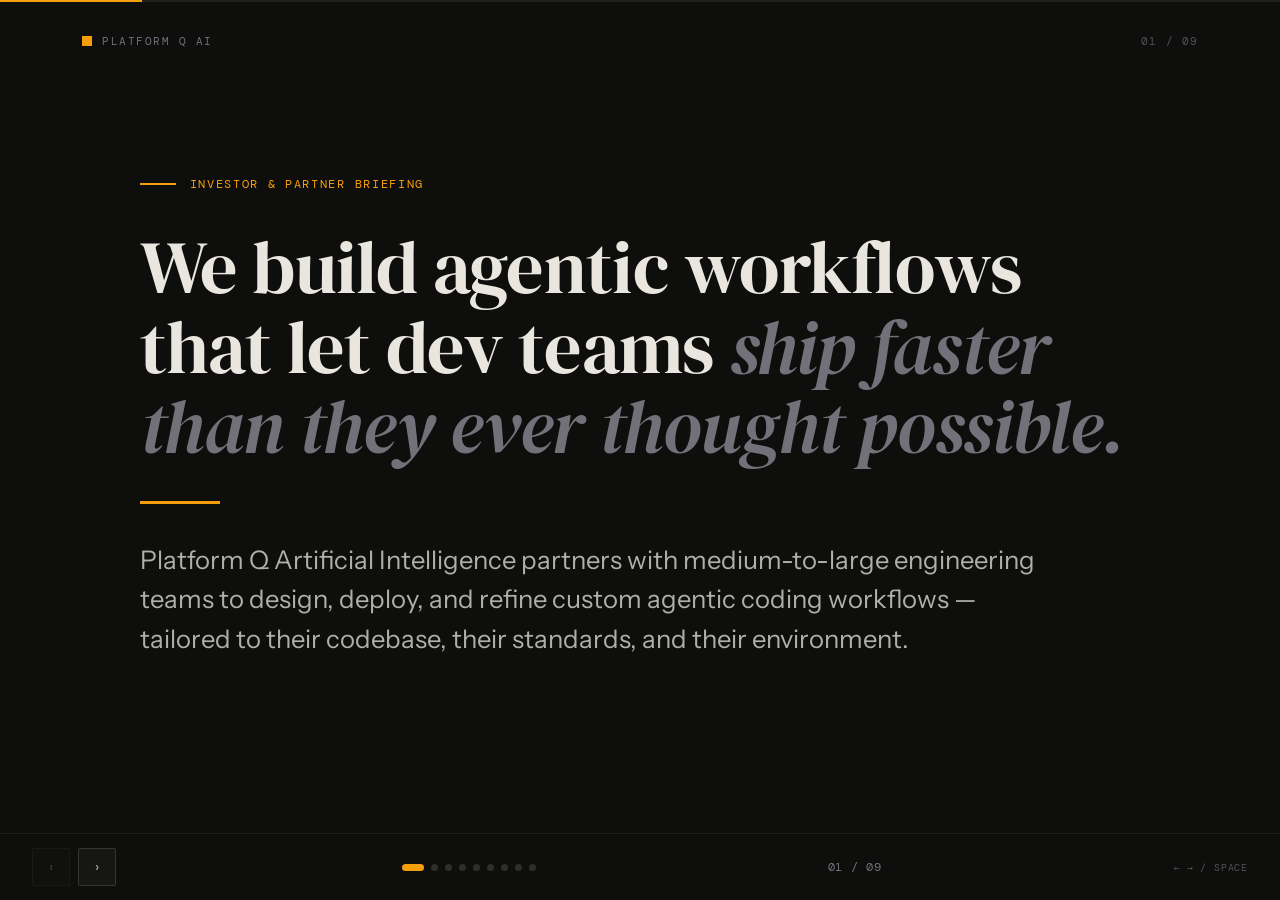
==== pitch-deck/index.html @ 14f78df1 "fix: tighten pitch deck spacing to prevent slide overflow at 1366x768 Slide 5 (roadmap timeline) ove" ====
<!DOCTYPE html>
<html lang="en">
<head>
<meta charset="UTF-8">
<meta name="viewport" content="width=device-width, initial-scale=1.0">
<title>Platform Q AI — Pitch Deck</title>
<link rel="preconnect" href="https://fonts.googleapis.com">
<link rel="preconnect" href="https://fonts.gstatic.com" crossorigin>
<link href="https://fonts.googleapis.com/css2?family=DM+Serif+Display:ital@0;1&family=Instrument+Sans:ital,wght@0,400;0,500;0,600;1,400&family=DM+Mono:wght@300;400;500&display=swap" rel="stylesheet">
<style>
:root{
  --bg:#0e0e0d;
  --surface-1:#161615;
  --surface-2:#1e1e1c;
  --accent:#f59e0b;
  --accent-light:rgba(245,158,11,0.15);
  --accent-strong:rgba(245,158,11,0.3);
  --border:rgba(255,255,255,0.07);
  --border-strong:rgba(255,255,255,0.13);
  --text:#e8e6df;
  --text-2:rgba(232,230,223,0.75);
  --muted:#71717a;
  --faint:#52525b;
}
*{box-sizing:border-box;margin:0;padding:0}
html,body{height:100%;overflow:hidden;background:var(--bg);color:var(--text);font-family:"Instrument Sans",ui-sans-serif,system-ui,sans-serif;-webkit-font-smoothing:antialiased}

/* ===== Deck shell ===== */
.deck{position:fixed;inset:0;display:flex;flex-direction:column}
.slides{flex:1;position:relative;overflow:hidden}
.slide{
  position:absolute;inset:0;
  display:flex;flex-direction:column;justify-content:center;
  padding:clamp(2rem,6vw,7rem) clamp(2rem,7vw,6rem);
  opacity:0;transform:translateX(40px);pointer-events:none;
  transition:opacity .55s cubic-bezier(.22,1,.36,1),transform .55s cubic-bezier(.22,1,.36,1);
  max-width:1180px;margin:0 auto;
}
.slide.active{opacity:1;transform:none;pointer-events:auto;z-index:2}
.slide.prev{transform:translateX(-40px)}

/* ===== Typography ===== */
.eyebrow{font-family:"DM Mono",monospace;font-size:12px;letter-spacing:.14em;text-transform:uppercase;color:var(--accent);margin-bottom:28px;display:flex;align-items:center;gap:14px}
.eyebrow::before{content:"";width:36px;height:2px;background:var(--accent)}
h1{font-family:"DM Serif Display",serif;font-weight:400;line-height:1.08;font-size:clamp(2.4rem,6vw,4.6rem);letter-spacing:-.01em}
h2{font-family:"DM Serif Display",serif;font-weight:400;line-height:1.12;font-size:clamp(1.9rem,4.4vw,3.1rem);margin-bottom:20px;letter-spacing:-.005em}
h3{font-family:"DM Serif Display",serif;font-weight:400;font-size:1.35rem;line-height:1.25;margin-bottom:10px}
p{font-size:clamp(15px,1.4vw,19px);line-height:1.7;color:var(--text-2);max-width:62ch}
.lead{font-size:clamp(18px,2vw,26px);line-height:1.55;color:var(--text-2);max-width:54ch;margin-top:8px}
.italic{font-style:italic;color:var(--muted)}

/* ===== Slide chrome ===== */
.slide-num{position:absolute;top:clamp(1.2rem,3vw,2rem);right:clamp(1.2rem,3vw,2rem);font-family:"DM Mono",monospace;font-size:11px;letter-spacing:.1em;color:var(--faint)}
.brand-mark{position:absolute;top:clamp(1.2rem,3vw,2rem);left:clamp(1.2rem,3vw,2rem);font-family:"DM Mono",monospace;font-size:11px;letter-spacing:.14em;text-transform:uppercase;color:var(--muted);display:flex;align-items:center;gap:10px}
.brand-mark::before{content:"";width:10px;height:10px;background:var(--accent);display:inline-block}

/* ===== Title slide ===== */
.title-slide .eyebrow{margin-bottom:36px}
.title-slide h1 em{font-style:italic;color:var(--muted)}
.title-rule{width:80px;height:3px;background:var(--accent);margin:34px 0 28px}

/* ===== Grid layouts ===== */
.two-col{display:grid;grid-template-columns:1fr 1fr;gap:clamp(2rem,5vw,5rem);align-items:start;width:100%}
@media(max-width:820px){.two-col{grid-template-columns:1fr;gap:2.5rem}}

/* ===== Problem stat cards ===== */
.stat-grid{display:grid;grid-template-columns:repeat(3,1fr);gap:1px;background:var(--border);border:1px solid var(--border);margin-top:36px}
.stat{background:var(--surface-1);padding:28px 26px}
.stat .num{font-family:"DM Serif Display",serif;font-size:2.4rem;line-height:1;color:var(--accent);margin-bottom:10px;display:block}
.stat .lbl{font-family:"DM Mono",monospace;font-size:11px;letter-spacing:.08em;text-transform:uppercase;color:var(--muted);line-height:1.5}
@media(max-width:680px){.stat-grid{grid-template-columns:1fr}}

/* ===== Step list ===== */
.steps{display:flex;flex-direction:column;gap:0;border-top:1px solid var(--border);margin-top:8px}
.step{display:grid;grid-template-columns:54px 1fr;gap:20px;padding:18px 0;border-bottom:1px solid var(--border);align-items:baseline}
.step .n{font-family:"DM Mono",monospace;font-size:13px;color:var(--accent);letter-spacing:.05em}
.step h3{margin-bottom:6px}
.step p{font-size:15px;line-height:1.6;color:var(--text-2);margin:0}

/* ===== Timeline ===== */
.timeline{position:relative;padding-left:34px;margin-top:10px}
.timeline::before{content:"";position:absolute;left:8px;top:6px;bottom:6px;width:2px;background:var(--border-strong)}
.tl-item{position:relative;padding-bottom:12px}
.tl-item:last-child{padding-bottom:0}
.tl-item::before{content:"";position:absolute;left:-30px;top:4px;width:14px;height:14px;border-radius:50%;background:var(--bg);border:2px solid var(--accent)}
.tl-item .when{font-family:"DM Mono",monospace;font-size:11px;letter-spacing:.1em;text-transform:uppercase;color:var(--accent);margin-bottom:6px}
.tl-item h3{margin-bottom:6px}
.tl-item p{font-size:15px;line-height:1.6;margin:0}

/* ===== Result highlight ===== */
.result-band{display:grid;grid-template-columns:1.2fr 1fr;gap:1px;background:var(--border);border:1px solid var(--border);margin-top:34px}
.result-band .panel{background:var(--surface-1);padding:30px 28px}
.result-band .panel.accent{background:linear-gradient(135deg,rgba(245,158,11,.08),var(--surface-1))}
.big-num{font-family:"DM Serif Display",serif;font-size:clamp(2.8rem,5vw,4rem);line-height:1;color:var(--accent);display:block;margin-bottom:8px}
.big-num small{font-size:.4em;color:var(--text-2)}
@media(max-width:680px){.result-band{grid-template-columns:1fr}}

/* ===== Pricing card ===== */
.price-card{background:var(--surface-1);border:1px solid var(--border-strong);padding:clamp(28px,4vw,44px);position:relative;overflow:hidden}
.price-card::before{content:"";position:absolute;top:0;left:0;width:4px;height:100%;background:var(--accent)}
.price-card .tag{font-family:"DM Mono",monospace;font-size:11px;letter-spacing:.1em;text-transform:uppercase;color:var(--accent);margin-bottom:18px}
.price-fig{font-family:"DM Serif Display",serif;font-size:clamp(3rem,6vw,4.6rem);line-height:1;color:var(--text);margin-bottom:4px}
.price-fig span{font-size:.34em;color:var(--muted);font-style:italic}
.price-sub{font-family:"DM Mono",monospace;font-size:13px;color:var(--muted);margin-bottom:26px;letter-spacing:.04em}
.price-list{list-style:none;display:flex;flex-direction:column;gap:14px}
.price-list li{font-size:15px;line-height:1.55;color:var(--text-2);padding-left:26px;position:relative}
.price-list li::before{content:"→";position:absolute;left:0;top:0;color:var(--accent);font-family:"DM Mono",monospace}

.compare{display:flex;flex-direction:column;gap:26px;justify-content:center}
.compare .row{border-bottom:1px solid var(--border);padding-bottom:22px}
.compare .row:last-child{border-bottom:none}
.compare .vs{font-family:"DM Mono",monospace;font-size:11px;letter-spacing:.1em;text-transform:uppercase;color:var(--muted);margin-bottom:8px}
.compare .val{font-family:"DM Serif Display",serif;font-size:1.5rem;line-height:1.2;color:var(--text)}
.compare .val em{font-style:italic;color:var(--accent)}

/* ===== CTA slide ===== */
.cta-slide .lead{max-width:48ch}
.contact-grid{display:grid;grid-template-columns:repeat(auto-fit,minmax(180px,1fr));gap:1px;background:var(--border);border:1px solid var(--border);margin-top:40px}
.contact-grid .c{background:var(--surface-1);padding:26px 24px}
.contact-grid .c .k{font-family:"DM Mono",monospace;font-size:11px;letter-spacing:.08em;text-transform:uppercase;color:var(--muted);margin-bottom:10px}
.contact-grid .c .v{font-family:"DM Serif Display",serif;font-size:1.2rem;line-height:1.3;color:var(--text)}

/* ===== Nav controls ===== */
.controls{display:flex;align-items:center;justify-content:space-between;padding:14px clamp(1.2rem,3vw,2rem);border-top:1px solid var(--border);background:var(--bg);gap:16px}
.nav-btns{display:flex;gap:8px}
.nav-btn{background:var(--surface-1);border:1px solid var(--border-strong);color:var(--text-2);width:38px;height:38px;display:flex;align-items:center;justify-content:center;cursor:pointer;font-family:"DM Mono",monospace;font-size:14px;transition:all .2s;border-radius:2px}
.nav-btn:hover{border-color:var(--accent);color:var(--accent);background:var(--accent-light)}
.nav-btn:disabled{opacity:.3;cursor:not-allowed}
.nav-btn:disabled:hover{border-color:var(--border-strong);color:var(--text-2);background:var(--surface-1)}
.dots{display:flex;gap:7px;align-items:center}
.dot{width:7px;height:7px;border-radius:50%;background:var(--border-strong);cursor:pointer;transition:all .25s;border:none;padding:0}
.dot.active{background:var(--accent);width:22px;border-radius:4px}
.counter{font-family:"DM Mono",monospace;font-size:12px;color:var(--muted);letter-spacing:.06em;min-width:64px;text-align:center}
.hint{font-family:"DM Mono",monospace;font-size:10px;letter-spacing:.08em;text-transform:uppercase;color:var(--faint)}
@media(max-width:560px){.hint{display:none}}

/* ===== Progress bar ===== */
.progress{height:2px;background:var(--border);position:relative}
.progress .bar{height:100%;background:var(--accent);width:0;transition:width .4s ease}

/* ===== Entrance animations ===== */
.slide.active .anim{animation:rise .6s cubic-bezier(.22,1,.36,1) both}
.slide.active .anim:nth-child(2){animation-delay:.08s}
.slide.active .anim:nth-child(3){animation-delay:.16s}
.slide.active .anim:nth-child(4){animation-delay:.24s}
.slide.active .anim:nth-child(5){animation-delay:.32s}
.slide.active .anim:nth-child(6){animation-delay:.40s}
.slide.active .anim:nth-child(7){animation-delay:.48s}
@keyframes rise{from{opacity:0;transform:translateY(22px)}to{opacity:1;transform:none}}

/* ===== Quote ===== */
.quote{font-family:"DM Serif Display",serif;font-style:italic;font-size:clamp(1.4rem,2.6vw,2rem);line-height:1.5;color:var(--text);max-width:30ch;border-left:3px solid var(--accent);padding-left:24px}

@media print{
  html,body{overflow:visible;height:auto}
  .deck{position:static}
  .slides{height:auto}
  .slide{position:relative;opacity:1;transform:none;page-break-after:always;display:block!important}
  .controls,.progress{display:none}
}
</style>
</head>
<body>
<div class="deck">
  <div class="progress"><div class="bar" id="bar"></div></div>
  <div class="slides" id="slides">

    <!-- 1. TITLE -->
    <section class="slide title-slide active" data-slide="1">
      <div class="brand-mark">Platform Q AI</div>
      <div class="slide-num">01 / 09</div>
      <div class="anim">
        <div class="eyebrow">Investor &amp; Partner Briefing</div>
      </div>
      <h1 class="anim">We build agentic workflows<br>that let dev teams <em>ship faster<br>than they ever thought possible.</em></h1>
      <div class="title-rule anim"></div>
      <p class="lead anim">Platform Q Artificial Intelligence partners with medium-to-large engineering teams to design, deploy, and refine custom agentic coding workflows — tailored to their codebase, their standards, and their environment.</p>
    </section>

    <!-- 2. THE PROBLEM -->
    <section class="slide" data-slide="2">
      <div class="brand-mark">Platform Q AI</div>
      <div class="slide-num">02 / 09</div>
      <div class="eyebrow anim">The Problem</div>
      <h2 class="anim">Every engineering team hits the same wall.</h2>
      <p class="lead anim">Legacy codebases pile up. Refactors get scoped in years, not months. Business stakeholders won't sign off because the risk feels unmanageable — and the dev team has no bandwidth to even try.</p>
      <div class="stat-grid anim">
        <div class="stat"><span class="num">3 yrs</span><span class="lbl">Typical refactor plan scoped by hand — with no time to execute</span></div>
        <div class="stat"><span class="num">0</span><span class="lbl">Business buy-in when the risk profile looks unmanageable</span></div>
        <div class="stat"><span class="num">∞</span><span class="lbl">Opportunity cost while the roadmap stalls behind tech debt</span></div>
      </div>
    </section>

    <!-- 3. WHAT WE DO -->
    <section class="slide" data-slide="3">
      <div class="brand-mark">Platform Q AI</div>
      <div class="slide-num">03 / 09</div>
      <div class="eyebrow anim">What We Do</div>
      <h2 class="anim">We go into business with your engineering team.</h2>
      <div class="two-col">
        <div class="anim">
          <p>We embed with medium-to-large dev teams and roll out <strong style="color:var(--text)">custom agentic workflows</strong> built around their specific environment — their code, their conventions, their constraints.</p>
          <p style="margin-top:18px">This isn't off-the-shelf AI tooling. We develop bespoke documentation, coding standards, and agent pipelines that fit your codebase like a glove — then refine them in production until the velocity gains are real and repeatable.</p>
        </div>
        <div class="anim">
          <div class="steps">
            <div class="step"><div class="n">01</div><div><h3>Evaluate</h3><p>Assess the current state of the codebase, tooling, and team workflow.</p></div></div>
            <div class="step"><div class="n">02</div><div><h3>Design</h3><p>Develop bespoke documentation, standards, and agentic workflows for your environment.</p></div></div>
            <div class="step"><div class="n">03</div><div><h3>Validate</h3><p>Prove the approach with real agentic coding to earn stakeholder buy-in.</p></div></div>
            <div class="step"><div class="n">04</div><div><h3>Deliver</h3><p>Ship the work at a pace that redefines what the team thought was possible.</p></div></div>
          </div>
        </div>
      </div>
    </section>

    <!-- 4. CASE STUDY: NANDOS - SITUATION -->
    <section class="slide" data-slide="4">
      <div class="brand-mark">Platform Q AI</div>
      <div class="slide-num">04 / 09</div>
      <div class="eyebrow anim">Case Study · Nando's Restaurants</div>
      <h2 class="anim">A refactor plan gathering dust for three years.</h2>
      <div class="two-col">
        <div class="anim">
          <p>Nando's had an aging codebase that desperately needed refactoring. A plan had been scoped — <strong style="color:var(--text)">three years of delivery by hand</strong> — but it never moved.</p>
          <p style="margin-top:18px">The team had no time. There was no scope to address it. And the risk of implementing it scared the business into inaction.</p>
          <p style="margin-top:18px" class="italic">No buy-in. No momentum. No path forward.</p>
        </div>
        <div class="anim">
          <div class="quote">They wanted to modernise. They just couldn't justify the cost, the time, or the risk of trying.</div>
        </div>
      </div>
    </section>

    <!-- 5. CASE STUDY: NANDOS - WHAT WE DID -->
    <section class="slide" data-slide="5">
      <div class="brand-mark">Platform Q AI</div>
      <div class="slide-num">05 / 09</div>
      <div class="eyebrow anim">Case Study · Nando's — Six Months</div>
      <h2 class="anim">From stalled plan to delivered refactor.</h2>
      <div class="two-col">
        <div class="anim">
          <div class="timeline">
            <div class="tl-item"><div class="when">Month 1–2</div><h3>Evaluate</h3><p>Assessed the current state of play across the codebase, tooling, and team.</p></div>
            <div class="tl-item"><div class="when">Month 2–3</div><h3>Identify</h3><p>Confirmed the original refactor plan as the right path forward.</p></div>
            <div class="tl-item"><div class="when">Month 3–4</div><h3>Develop</h3><p>Built bespoke documentation, standards, and agentic workflows for the refactor.</p></div>
            <div class="tl-item"><div class="when">Month 4–5</div><h3>Validate</h3><p>Proved the approach with agentic coding — and won buy-in from the business.</p></div>
            <div class="tl-item"><div class="when">Month 5–6</div><h3>Deliver</h3><p>Two developers, armed with the workflow, completed the refactor.</p></div>
          </div>
        </div>
        <div class="anim">
          <p style="font-size:17px">We didn't replace the team. We gave <strong style="color:var(--text)">two developers</strong> the tools, the standards, and the agentic workflow to do what was supposed to take three years — in six months.</p>
          <p style="margin-top:18px" class="italic">The same plan. The same people. A completely different velocity.</p>
        </div>
      </div>
    </section>

    <!-- 6. CASE STUDY: NANDOS - RESULT -->
    <section class="slide" data-slide="6">
      <div class="brand-mark">Platform Q AI</div>
      <div class="slide-num">06 / 09</div>
      <div class="eyebrow anim">Case Study · Nando's — The Result</div>
      <h2 class="anim">The refactor unlocked global expansion — ahead of schedule.</h2>
      <div class="result-band anim">
        <div class="panel accent">
          <span class="big-num">2 devs <small>· 6 months</small></span>
          <p style="margin:0">Completed a refactor originally scoped for three years of manual work.</p>
        </div>
        <div class="panel">
          <span class="big-num">Global</span>
          <p style="margin:0">Unlocked the ability to take online ordering to international markets — ahead of their original business plan.</p>
        </div>
      </div>
      <p class="anim" style="margin-top:30px;max-width:60ch">The business didn't just get a cleaner codebase. They got a platform that could scale into new markets, years earlier than they'd planned — because the technical debt that was holding them back was gone.</p>
    </section>

    <!-- 7. THE OFFER -->
    <section class="slide" data-slide="7">
      <div class="brand-mark">Platform Q AI</div>
      <div class="slide-num">07 / 09</div>
      <div class="eyebrow anim">The Offer</div>
      <div class="two-col">
        <div class="anim">
          <div class="price-card">
            <div class="tag">Engagement Model</div>
            <div class="price-fig">£15k<span> / month</span></div>
            <div class="price-sub">24-month contract</div>
            <ul class="price-list">
              <li>Full use of our agentic systems</li>
              <li>Consultancy to build &amp; refine custom workflows for your environment</li>
              <li>Bespoke documentation &amp; coding standards</li>
              <li>We put your team in a position to move 20× faster — or halve its size</li>
            </ul>
          </div>
        </div>
        <div class="anim">
          <div class="compare">
            <div class="row">
              <div class="vs">The cost of one senior developer</div>
              <div class="val">£60k–£90k / year</div>
            </div>
            <div class="row">
              <div class="vs">Platform Q engagement</div>
              <div class="val"><em>£180k / year</em></div>
            </div>
            <div class="row">
              <div class="vs">What you get in return</div>
              <div class="val">The output of <em>10+ senior devs</em> — for less than the yearly cost of one.</div>
            </div>
          </div>
        </div>
      </div>
    </section>

    <!-- 8. WHY NOW -->
    <section class="slide" data-slide="8">
      <div class="brand-mark">Platform Q AI</div>
      <div class="slide-num">08 / 09</div>
      <div class="eyebrow anim">Why This Matters Now</div>
      <h2 class="anim">The teams that adopt agentic workflows now will out-ship everyone else.</h2>
      <p class="lead anim">The gap between teams using custom agentic workflows and teams still working by hand is not incremental. It's a step change. And it widens every quarter.</p>
      <div class="stat-grid anim" style="grid-template-columns:repeat(2,1fr)">
        <div class="stat"><span class="num">20×</span><span class="lbl">The velocity gain we target for your team</span></div>
        <div class="stat"><span class="num">½</span><span class="lbl">Or keep the output and halve your dev headcount</span></div>
      </div>
      <p class="anim" style="margin-top:26px;max-width:58ch" class="italic">Nando's proved it. The question is whether your team moves first — or watches a competitor do it.</p>
    </section>

    <!-- 9. CTA / CONTACT -->
    <section class="slide cta-slide" data-slide="9">
      <div class="brand-mark">Platform Q AI</div>
      <div class="slide-num">09 / 09</div>
      <div class="eyebrow anim">Let's Talk</div>
      <h2 class="anim">Let's put your team<br>20× ahead of where it is today.</h2>
      <p class="lead anim">We partner with a limited number of engineering teams each quarter. If you've got a codebase that's holding your roadmap back, we should talk.</p>
      <div class="contact-grid anim">
        <div class="c"><div class="k">Web</div><div class="v">platformq.ai</div></div>
        <div class="c"><div class="k">Engagements</div><div class="v">£15k / month<br>24-month terms</div></div>
        <div class="c"><div class="k">Next Step</div><div class="v">Discovery call<br>&amp; codebase review</div></div>
      </div>
    </section>

  </div>

  <!-- Controls -->
  <div class="controls">
    <div class="nav-btns">
      <button class="nav-btn" id="prev" aria-label="Previous slide">‹</button>
      <button class="nav-btn" id="next" aria-label="Next slide">›</button>
    </div>
    <div class="dots" id="dots"></div>
    <div class="counter" id="counter">01 / 09</div>
    <div class="hint">← → / space</div>
  </div>
</div>

<script>
(function(){
  const slides=[...document.querySelectorAll('.slide')];
  const total=slides.length;
  let cur=0;
  const bar=document.getElementById('bar');
  const counter=document.getElementById('counter');
  const dotsWrap=document.getElementById('dots');
  const prevBtn=document.getElementById('prev');
  const nextBtn=document.getElementById('next');

  // build dots
  slides.forEach((_,i)=>{
    const d=document.createElement('button');
    d.className='dot'+(i===0?' active':'');
    d.setAttribute('aria-label','Go to slide '+(i+1));
    d.addEventListener('click',()=>go(i));
    dotsWrap.appendChild(d);
  });
  const dots=[...dotsWrap.querySelectorAll('.dot')];

  function go(n){
    n=Math.max(0,Math.min(total-1,n));
    if(n===cur)return;
    slides[cur].classList.remove('active');
    slides[cur].classList.add(n>cur?'prev':'');
    slides[n].classList.remove('prev');
    slides[n].classList.add('active');
    // restart animations
    slides[n].querySelectorAll('.anim').forEach(el=>{
      el.style.animation='none';
      void el.offsetWidth;
      el.style.animation='';
    });
    cur=n;
    update();
  }

  function update(){
    bar.style.width=((cur+1)/total*100)+'%';
    counter.textContent=String(cur+1).padStart(2,'0')+' / '+String(total).padStart(2,'0');
    dots.forEach((d,i)=>d.classList.toggle('active',i===cur));
    prevBtn.disabled=cur===0;
    nextBtn.disabled=cur===total-1;
  }

  prevBtn.addEventListener('click',()=>go(cur-1));
  nextBtn.addEventListener('click',()=>go(cur+1));

  document.addEventListener('keydown',e=>{
    if(e.key==='ArrowRight'||e.key===' '||e.key==='PageDown'){e.preventDefault();go(cur+1);}
    else if(e.key==='ArrowLeft'||e.key==='PageUp'){e.preventDefault();go(cur-1);}
    else if(e.key==='Home'){e.preventDefault();go(0);}
    else if(e.key==='End'){e.preventDefault();go(total-1);}
  });

  // touch swipe
  let tx=0;
  document.addEventListener('touchstart',e=>tx=e.touches[0].clientX,{passive:true});
  document.addEventListener('touchend',e=>{
    const dx=e.changedTouches[0].clientX-tx;
    if(Math.abs(dx)>50)go(dx<0?cur+1:cur-1);
  },{passive:true});

  update();
})();
</script>
</body>
</html>
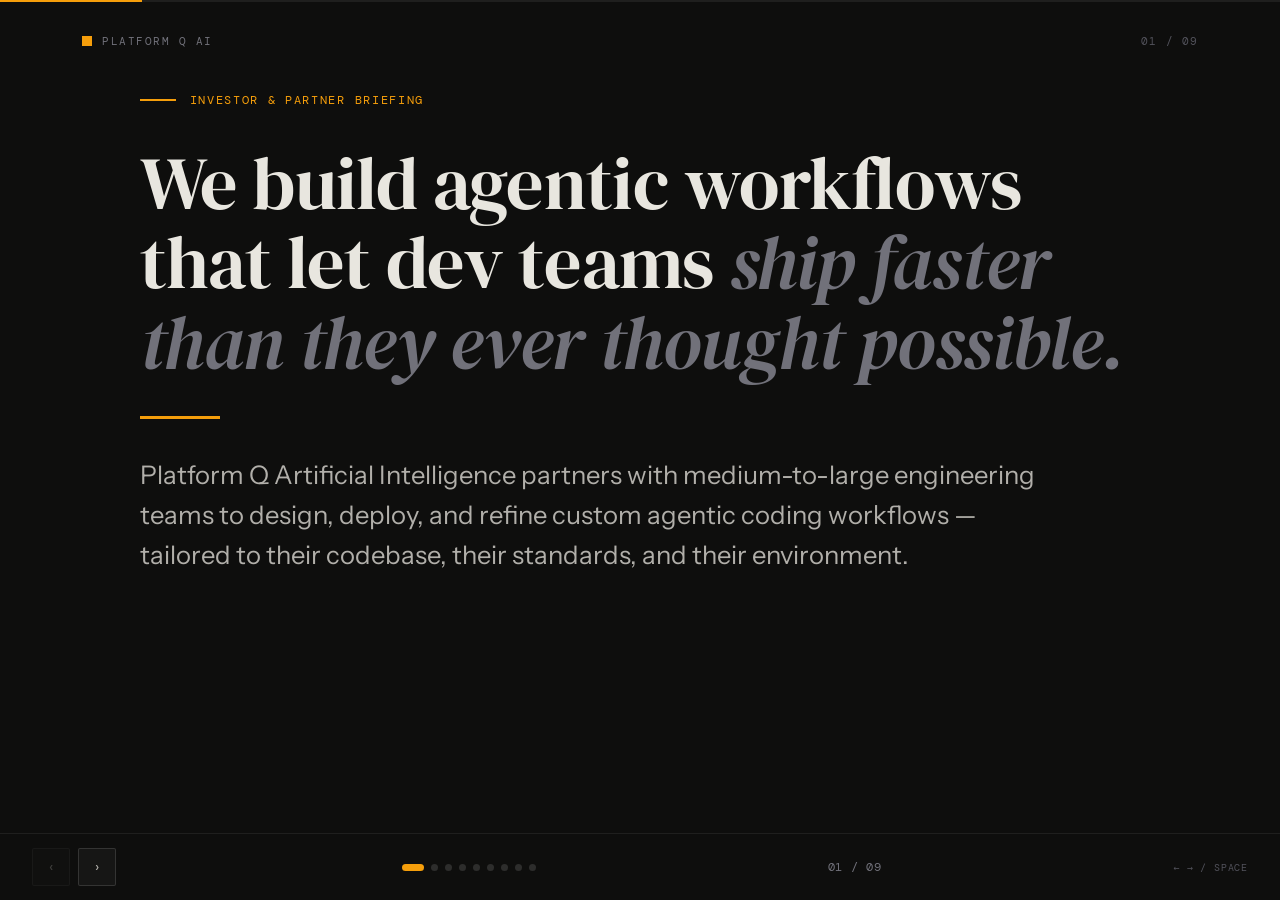
==== commit 4cb9b968: "fix: prevent pitch deck content overlapping header" ====
--- a/pitch-deck/index.html
+++ b/pitch-deck/index.html
@@ -30,8 +30,8 @@
 .slides{flex:1;position:relative;overflow:hidden}
 .slide{
   position:absolute;inset:0;
-  display:flex;flex-direction:column;justify-content:center;
-  padding:clamp(2rem,6vw,7rem) clamp(2rem,7vw,6rem);
+  display:flex;flex-direction:column;justify-content:flex-start;
+  padding:clamp(5.25rem,10vh,7rem) clamp(2rem,7vw,6rem) clamp(2rem,5vh,4rem);
   opacity:0;transform:translateX(40px);pointer-events:none;
   transition:opacity .55s cubic-bezier(.22,1,.36,1),transform .55s cubic-bezier(.22,1,.36,1);
   max-width:1180px;margin:0 auto;
@@ -378,7 +378,11 @@
     n=Math.max(0,Math.min(total-1,n));
     if(n===cur)return;
     slides[cur].classList.remove('active');
-    slides[cur].classList.add(n>cur?'prev':'');
+    if (n > cur) {
+      slides[cur].classList.add('prev');
+    } else {
+      slides[cur].classList.remove('prev');
+    }
     slides[n].classList.remove('prev');
     slides[n].classList.add('active');
     // restart animations
